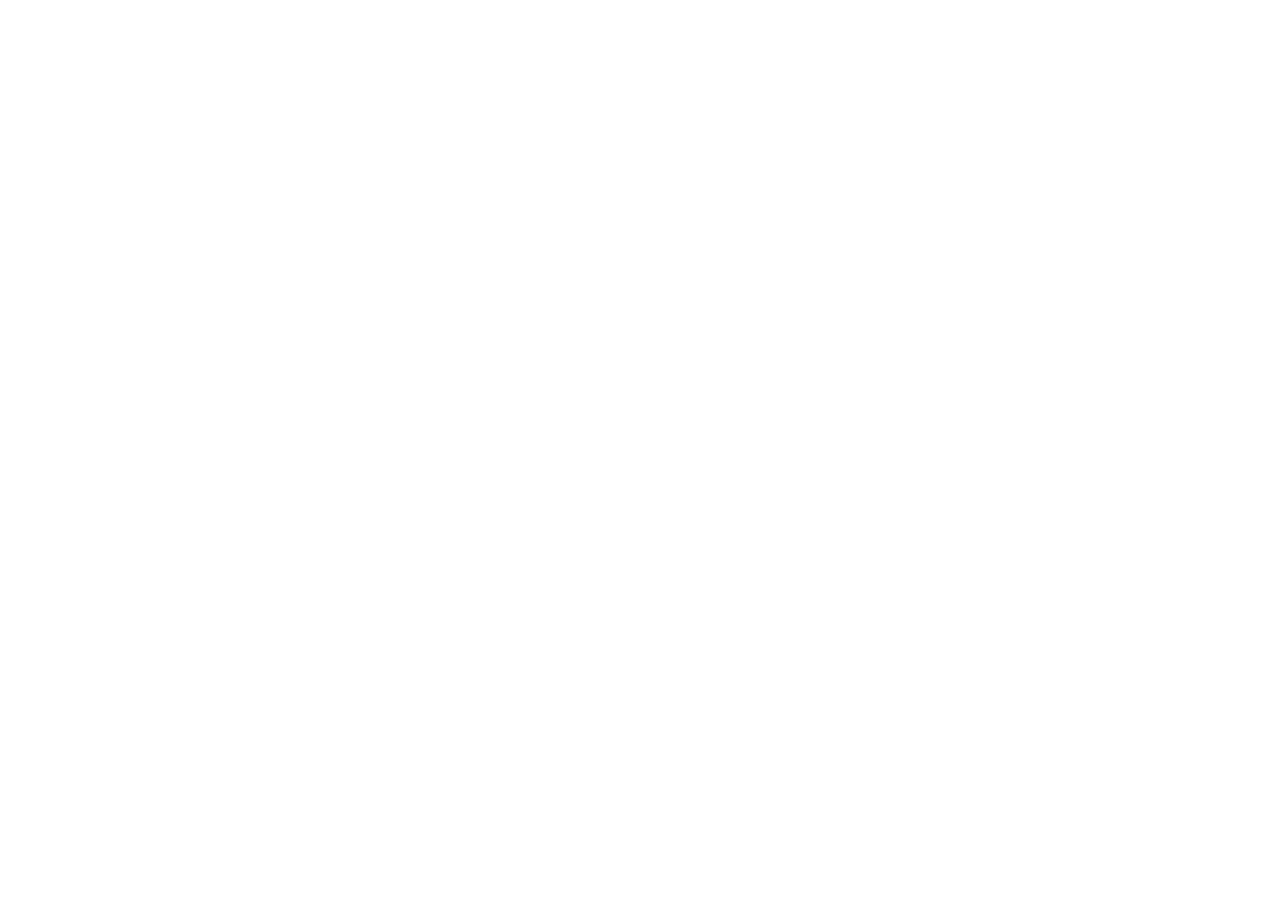
==== html/index.html @ f170dd34 "Add initial HTML structure and logo image for home and index pages" ====
<!doctype html>
<html>

<head>
    <meta charset="UTF-8" />
    <meta name="viewport" content="width=device-width, initial-scale=1.0" />
    <script src="https://cdn.jsdelivr.net/npm/@tailwindcss/browser@4"></script>
    <style>
    </style>
</head>

<body>
    <link href="./home.html">
</body>

</html>






<!-- <!doctype html>
<html>

<head>
    <meta charset="UTF-8" />
    <meta name="viewport" content="width=device-width, initial-scale=1.0" />
    <script src="https://cdn.jsdelivr.net/npm/@tailwindcss/browser@4"></script>
    <style>
    </style>
</head>

<body>
</body>

</html> -->
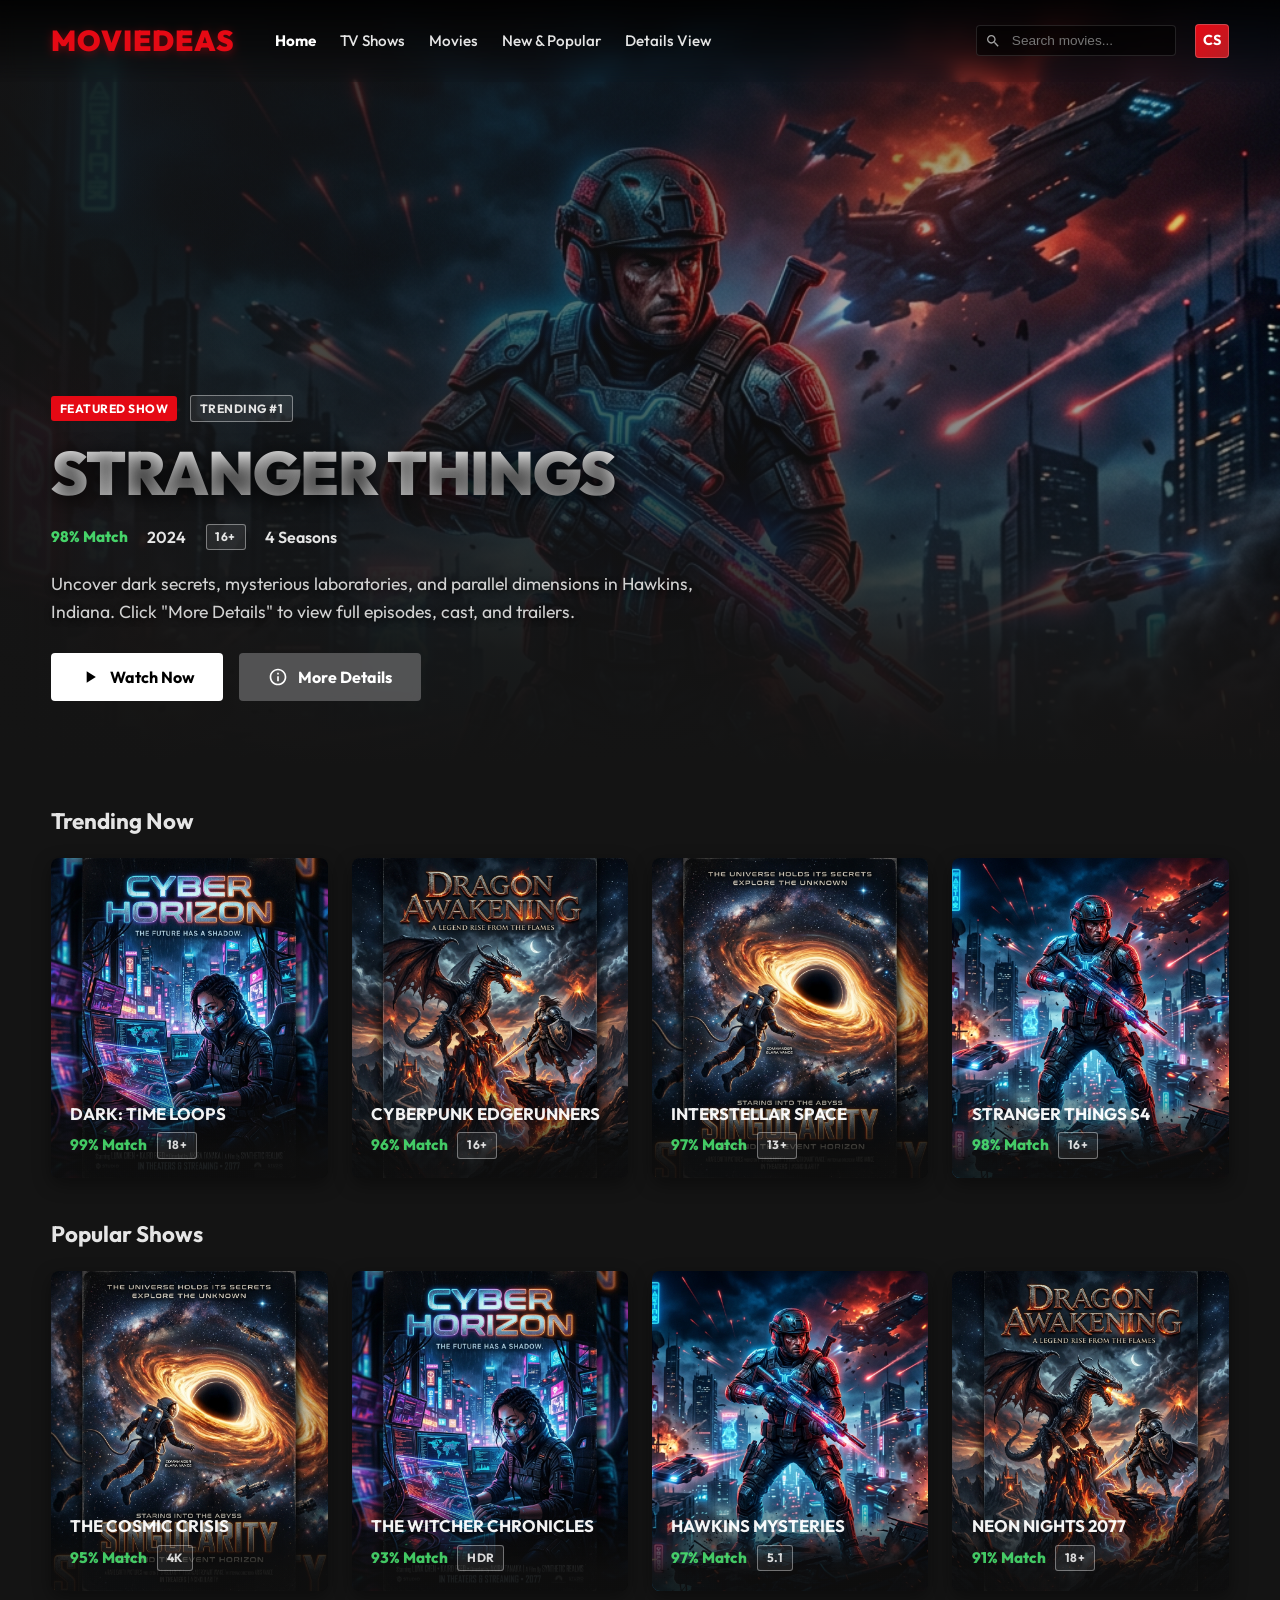
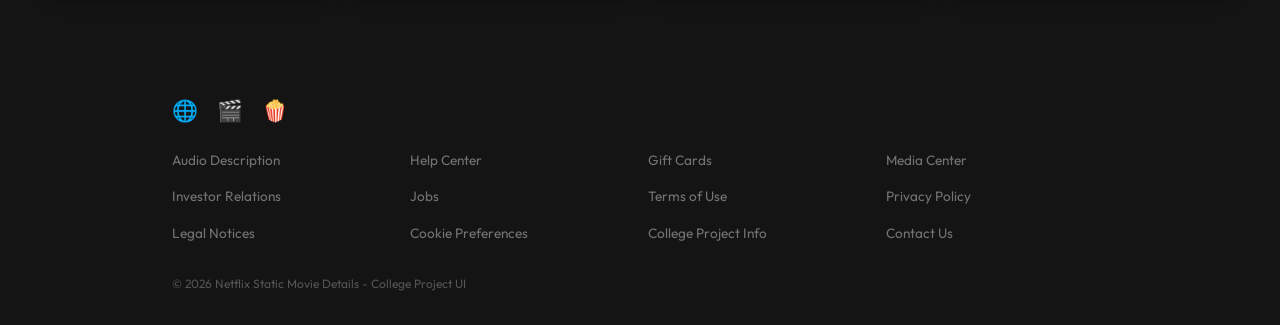
==== commit 864dfe67: "Add movie details page and index redirect for Netflix college project - Created a new HTML file for " ====
--- a/html/index.html
+++ b/html/index.html
@@ -1,37 +1,207 @@
-<!doctype html>
-<html>
+<!DOCTYPE html>
+<html lang="en">
 
 <head>
-    <meta charset="UTF-8" />
-    <meta name="viewport" content="width=device-width, initial-scale=1.0" />
-    <script src="https://cdn.jsdelivr.net/npm/@tailwindcss/browser@4"></script>
-    <style>
-    </style>
+  <meta charset="UTF-8">
+  <meta name="viewport" content="width=device-width, initial-scale=1.0">
+  <title>Netflix | Home Static College Project</title>
+  <meta name="description"
+    content="Static Netflix-inspired home page showcasing featured movies and dynamic cards built with pure HTML and CSS.">
+  <link rel="stylesheet" href="../css/style.css">
+  <link rel="stylesheet" href="../css/movie-details.css">
 </head>
 
 <body>
-    <link href="./home.html">
+
+  <!-- Modular Header -->
+  <header class="netflix-header">
+    <div class="brand-container">
+      <a href="index.html" class="logo-text">MOVIEDEAS</a>
+      <nav>
+        <ul class="nav-menu">
+          <li><a href="index.html" class="nav-link active">Home</a></li>
+          <li><a href="browse.html" class="nav-link">TV Shows</a></li>
+          <li><a href="browse.html" class="nav-link">Movies</a></li>
+          <li><a href="browse.html" class="nav-link">New & Popular</a></li>
+          <li><a href="movie-details.html" class="nav-link">Details View</a></li>
+        </ul>
+      </nav>
+    </div>
+    <div class="header-actions">
+      <div class="search-box">
+        <svg class="search-icon" viewBox="0 0 24 24">
+          <path
+            d="M15.5 14h-.79l-.28-.27C15.41 12.59 16 11.11 16 9.5 16 5.91 13.09 3 9.5 3S3 5.91 3 9.5 5.91 16 9.5 16c1.61 0 3.09-.59 4.23-1.57l.27.28v.79l5 4.99L20.49 19l-4.99-5zm-6 0C7.01 14 5 11.99 5 9.5S7.01 5 9.5 5 14 7.01 14 9.5 11.99 14 9.5 14z" />
+        </svg>
+        <input type="text" class="search-input" placeholder="Search movies...">
+      </div>
+      <div class="user-profile">
+        <div class="profile-avatar">CS</div>
+      </div>
+    </div>
+  </header>
+
+  <!-- Featured Spotlight Banner -->
+  <div class="hero-details-container" style="background-image: url('img/hero_backdrop_1787851182239.png');">
+    <div class="hero-overlay-vignette"></div>
+    <div class="hero-content">
+      <div class="movie-badge-group">
+        <span class="badge badge-red">FEATURED SHOW</span>
+        <span class="badge badge-outline">TRENDING #1</span>
+      </div>
+
+      <h1 class="movie-title-large">STRANGER THINGS</h1>
+
+      <div class="meta-stats-row">
+        <span class="badge-match">98% Match</span>
+        <span>2024</span>
+        <span class="badge badge-outline">16+</span>
+        <span>4 Seasons</span>
+      </div>
+
+      <p class="movie-synopsis">
+        Uncover dark secrets, mysterious laboratories, and parallel dimensions in Hawkins, Indiana. Click "More Details"
+        to view full episodes, cast, and trailers.
+      </p>
+
+      <div class="action-buttons-group">
+        <a href="movie-details.html" class="btn btn-primary">
+          <svg width="20" height="20" viewBox="0 0 24 24" fill="currentColor">
+            <path d="M8 5v14l11-7z" />
+          </svg> Watch Now
+        </a>
+        <a href="movie-details.html" class="btn btn-secondary">
+          <svg width="20" height="20" viewBox="0 0 24 24" fill="currentColor">
+            <path
+              d="M11 7h2v2h-2zm0 4h2v6h-2zm1-9C6.48 2 2 6.48 2 12s4.48 10 10 10 10-4.48 10-10S17.52 2 12 2zm0 18c-4.41 0-8-3.59-8-8s3.59-8 8-8 8 3.59 8 8-3.59 8-8 8z" />
+          </svg> More Details
+        </a>
+      </div>
+    </div>
+  </div>
+
+  <!-- Main Trending Rails -->
+  <section class="section-container">
+    <h2 class="section-title">Trending Now</h2>
+    <div class="movies-grid">
+      <a href="movie-details.html" class="movie-card">
+        <img src="img/movie_poster1_1787851215208.png" alt="Movie 1" class="card-poster">
+        <div class="card-overlay">
+          <div class="card-title">DARK: TIME LOOPS</div>
+          <div class="card-meta">
+            <span class="badge-match">99% Match</span>
+            <span class="badge badge-outline">18+</span>
+          </div>
+        </div>
+      </a>
+
+      <a href="movie-details.html" class="movie-card">
+        <img src="img/movie_poster2_1787851237923.png" alt="Movie 2" class="card-poster">
+        <div class="card-overlay">
+          <div class="card-title">CYBERPUNK EDGERUNNERS</div>
+          <div class="card-meta">
+            <span class="badge-match">96% Match</span>
+            <span class="badge badge-outline">16+</span>
+          </div>
+        </div>
+      </a>
+
+      <a href="movie-details.html" class="movie-card">
+        <img src="img/movie_poster3_1787851263203.png" alt="Movie 3" class="card-poster">
+        <div class="card-overlay">
+          <div class="card-title">INTERSTELLAR SPACE</div>
+          <div class="card-meta">
+            <span class="badge-match">97% Match</span>
+            <span class="badge badge-outline">13+</span>
+          </div>
+        </div>
+      </a>
+
+      <a href="movie-details.html" class="movie-card">
+        <img src="img/hero_backdrop_1787851182239.png" alt="Movie 4" class="card-poster">
+        <div class="card-overlay">
+          <div class="card-title">STRANGER THINGS S4</div>
+          <div class="card-meta">
+            <span class="badge-match">98% Match</span>
+            <span class="badge badge-outline">16+</span>
+          </div>
+        </div>
+      </a>
+    </div>
+  </section>
+
+  <!-- Popular Movies Section -->
+  <section class="section-container" style="padding-top: 0;">
+    <h2 class="section-title">Popular Shows</h2>
+    <div class="movies-grid">
+      <a href="movie-details.html" class="movie-card">
+        <img src="img/movie_poster3_1787851263203.png" alt="Movie 5" class="card-poster">
+        <div class="card-overlay">
+          <div class="card-title">THE COSMIC CRISIS</div>
+          <div class="card-meta">
+            <span class="badge-match">95% Match</span>
+            <span class="badge badge-outline">4K</span>
+          </div>
+        </div>
+      </a>
+
+      <a href="movie-details.html" class="movie-card">
+        <img src="img/movie_poster1_1787851215208.png" alt="Movie 6" class="card-poster">
+        <div class="card-overlay">
+          <div class="card-title">THE WITCHER CHRONICLES</div>
+          <div class="card-meta">
+            <span class="badge-match">93% Match</span>
+            <span class="badge badge-outline">HDR</span>
+          </div>
+        </div>
+      </a>
+
+      <a href="movie-details.html" class="movie-card">
+        <img src="img/hero_backdrop_1787851182239.png" alt="Movie 7" class="card-poster">
+        <div class="card-overlay">
+          <div class="card-title">HAWKINS MYSTERIES</div>
+          <div class="card-meta">
+            <span class="badge-match">97% Match</span>
+            <span class="badge badge-outline">5.1</span>
+          </div>
+        </div>
+      </a>
+
+      <a href="movie-details.html" class="movie-card">
+        <img src="img/movie_poster2_1787851237923.png" alt="Movie 8" class="card-poster">
+        <div class="card-overlay">
+          <div class="card-title">NEON NIGHTS 2077</div>
+          <div class="card-meta">
+            <span class="badge-match">91% Match</span>
+            <span class="badge badge-outline">18+</span>
+          </div>
+        </div>
+      </a>
+    </div>
+  </section>
+
+  <!-- Netflix Footer -->
+  <footer class="netflix-footer">
+    <div class="footer-socials">
+      <span>🌐</span> <span>🎬</span> <span>🍿</span>
+    </div>
+    <ul class="footer-links">
+      <li><a href="#">Audio Description</a></li>
+      <li><a href="#">Help Center</a></li>
+      <li><a href="#">Gift Cards</a></li>
+      <li><a href="#">Media Center</a></li>
+      <li><a href="#">Investor Relations</a></li>
+      <li><a href="#">Jobs</a></li>
+      <li><a href="#">Terms of Use</a></li>
+      <li><a href="#">Privacy Policy</a></li>
+      <li><a href="#">Legal Notices</a></li>
+      <li><a href="#">Cookie Preferences</a></li>
+      <li><a href="#">College Project Info</a></li>
+      <li><a href="#">Contact Us</a></li>
+    </ul>
+    <p class="copyright-text">© 2026 Netflix Static Movie Details - College Project UI</p>
+  </footer>
+
 </body>
 
-</html>
-
-
-
-
-
-
-<!-- <!doctype html>
-<html>
-
-<head>
-    <meta charset="UTF-8" />
-    <meta name="viewport" content="width=device-width, initial-scale=1.0" />
-    <script src="https://cdn.jsdelivr.net/npm/@tailwindcss/browser@4"></script>
-    <style>
-    </style>
-</head>
-
-<body>
-</body>
-
-</html> -->+</html>
--- a/css/style.css
+++ b/css/style.css
@@ -0,0 +1,390 @@
+/* Global Netflix Design System & CSS Variables */
+@import url('https://fonts.googleapis.com/css2?family=Outfit:wght@300;400;500;600;700;800;900&family=Inter:wght@300;400;500;600;700&display=swap');
+
+:root {
+  --netflix-red: #e50914;
+  --netflix-red-hover: #f40612;
+  --bg-dark: #141414;
+  --bg-card: #181818;
+  --bg-card-hover: #232323;
+  --text-main: #ffffff;
+  --text-muted: #a3a3a3;
+  --text-dark: #737373;
+  --glass-bg: rgba(20, 20, 20, 0.75);
+  --glass-border: rgba(255, 255, 255, 0.12);
+  --badge-bg: rgba(255, 255, 255, 0.15);
+  --green-match: #46d369;
+  --font-primary: 'Outfit', 'Inter', -apple-system, BlinkMacSystemFont, sans-serif;
+  --transition-fast: 0.25s cubic-bezier(0.25, 0.46, 0.45, 0.94);
+  --transition-smooth: 0.4s cubic-bezier(0.16, 1, 0.3, 1);
+  --radius-sm: 4px;
+  --radius-md: 8px;
+  --radius-lg: 14px;
+}
+
+* {
+  margin: 0;
+  padding: 0;
+  box-sizing: border-box;
+}
+
+body {
+  background-color: var(--bg-dark);
+  color: var(--text-main);
+  font-family: var(--font-primary);
+  line-height: 1.5;
+  overflow-x: hidden;
+  -webkit-font-smoothing: antialiased;
+}
+
+a {
+  color: inherit;
+  text-decoration: none;
+}
+
+/* Scrollbar styling */
+::-webkit-scrollbar {
+  width: 8px;
+  height: 8px;
+}
+::-webkit-scrollbar-track {
+  background: #0f0f0f;
+}
+::-webkit-scrollbar-thumb {
+  background: #333;
+  border-radius: 4px;
+}
+::-webkit-scrollbar-thumb:hover {
+  background: var(--netflix-red);
+}
+
+/* Modular Header & Navbar */
+.netflix-header {
+  position: fixed;
+  top: 0;
+  left: 0;
+  width: 100%;
+  z-index: 1000;
+  display: flex;
+  align-items: center;
+  justify-content: space-between;
+  padding: 1.2rem 4%;
+  background: linear-gradient(180deg, rgba(0, 0, 0, 0.85) 0%, rgba(0, 0, 0, 0.4) 60%, transparent 100%);
+  backdrop-filter: blur(8px);
+  transition: background-color var(--transition-fast);
+}
+
+.netflix-header.scrolled {
+  background-color: rgba(20, 20, 20, 0.95);
+  box-shadow: 0 4px 20px rgba(0, 0, 0, 0.7);
+}
+
+.brand-container {
+  display: flex;
+  align-items: center;
+  gap: 2.5rem;
+}
+
+.netflix-logo {
+  height: 34px;
+  object-fit: contain;
+}
+
+.logo-text {
+  font-size: 1.8rem;
+  font-weight: 900;
+  letter-spacing: 1px;
+  color: var(--netflix-red);
+  text-transform: uppercase;
+  font-family: 'Outfit', sans-serif;
+  text-shadow: 0 2px 10px rgba(229, 9, 20, 0.4);
+}
+
+.nav-menu {
+  display: flex;
+  list-style: none;
+  gap: 1.5rem;
+}
+
+.nav-link {
+  font-size: 0.95rem;
+  font-weight: 500;
+  color: #e5e5e5;
+  transition: color var(--transition-fast);
+}
+
+.nav-link:hover, .nav-link.active {
+  color: #ffffff;
+  font-weight: 700;
+}
+
+.header-actions {
+  display: flex;
+  align-items: center;
+  gap: 1.2rem;
+}
+
+.search-box {
+  position: relative;
+  display: flex;
+  align-items: center;
+}
+
+.search-input {
+  background: rgba(0, 0, 0, 0.6);
+  border: 1px solid var(--glass-border);
+  color: #fff;
+  padding: 0.45rem 0.9rem 0.45rem 2.2rem;
+  border-radius: var(--radius-sm);
+  font-size: 0.85rem;
+  width: 200px;
+  transition: all var(--transition-fast);
+}
+
+.search-input:focus {
+  outline: none;
+  border-color: var(--netflix-red);
+  width: 260px;
+  background: rgba(0, 0, 0, 0.85);
+}
+
+.search-icon {
+  position: absolute;
+  left: 0.6rem;
+  width: 16px;
+  height: 16px;
+  fill: var(--text-muted);
+}
+
+.user-profile {
+  display: flex;
+  align-items: center;
+  gap: 0.5rem;
+  cursor: pointer;
+}
+
+.profile-avatar {
+  width: 34px;
+  height: 34px;
+  border-radius: 4px;
+  background: linear-gradient(135deg, #e50914 0%, #b81d24 100%);
+  display: flex;
+  align-items: center;
+  justify-content: center;
+  font-weight: 700;
+  font-size: 0.9rem;
+  color: #fff;
+  border: 1px solid rgba(255, 255, 255, 0.2);
+}
+
+/* Common UI Badges */
+.badge {
+  display: inline-flex;
+  align-items: center;
+  padding: 0.2rem 0.55rem;
+  border-radius: 3px;
+  font-size: 0.75rem;
+  font-weight: 700;
+  letter-spacing: 0.5px;
+  text-transform: uppercase;
+}
+
+.badge-red {
+  background-color: var(--netflix-red);
+  color: #fff;
+}
+
+.badge-outline {
+  border: 1px solid rgba(255, 255, 255, 0.4);
+  color: #e5e5e5;
+  background: rgba(255, 255, 255, 0.08);
+}
+
+.badge-match {
+  color: var(--green-match);
+  font-weight: 800;
+  font-size: 0.95rem;
+}
+
+/* Primary Button Styling */
+.btn {
+  display: inline-flex;
+  align-items: center;
+  justify-content: center;
+  gap: 0.6rem;
+  padding: 0.75rem 1.8rem;
+  font-size: 1rem;
+  font-weight: 700;
+  border-radius: var(--radius-sm);
+  border: none;
+  cursor: pointer;
+  transition: all var(--transition-fast);
+  text-decoration: none;
+}
+
+.btn-primary {
+  background-color: #ffffff;
+  color: #000000;
+}
+
+.btn-primary:hover {
+  background-color: rgba(255, 255, 255, 0.82);
+  transform: scale(1.03);
+}
+
+.btn-secondary {
+  background-color: rgba(109, 109, 110, 0.7);
+  color: #ffffff;
+  backdrop-filter: blur(4px);
+}
+
+.btn-secondary:hover {
+  background-color: rgba(109, 109, 110, 0.4);
+  transform: scale(1.03);
+}
+
+.btn-danger {
+  background-color: var(--netflix-red);
+  color: #ffffff;
+}
+
+.btn-danger:hover {
+  background-color: var(--netflix-red-hover);
+  transform: scale(1.03);
+}
+
+/* Movie Card Rail & Grid Layout */
+.section-container {
+  padding: 2.5rem 4%;
+}
+
+.section-title {
+  font-size: 1.4rem;
+  font-weight: 700;
+  margin-bottom: 1.2rem;
+  color: #e5e5e5;
+  display: flex;
+  align-items: center;
+  gap: 0.6rem;
+}
+
+.movies-grid {
+  display: grid;
+  grid-template-columns: repeat(auto-fill, minmax(220px, 1fr));
+  gap: 1.5rem;
+}
+
+.movie-card {
+  position: relative;
+  background-color: var(--bg-card);
+  border-radius: var(--radius-md);
+  overflow: hidden;
+  box-shadow: 0 6px 18px rgba(0, 0, 0, 0.4);
+  transition: transform var(--transition-smooth), box-shadow var(--transition-smooth);
+  cursor: pointer;
+}
+
+.movie-card:hover {
+  transform: translateY(-8px) scale(1.04);
+  box-shadow: 0 14px 30px rgba(0, 0, 0, 0.8), 0 0 15px rgba(229, 9, 20, 0.3);
+  z-index: 10;
+}
+
+.card-poster {
+  width: 100%;
+  height: 320px;
+  object-fit: cover;
+  display: block;
+}
+
+.card-overlay {
+  position: absolute;
+  bottom: 0;
+  left: 0;
+  right: 0;
+  padding: 1.2rem;
+  background: linear-gradient(180deg, transparent 0%, rgba(15, 15, 15, 0.95) 80%);
+  display: flex;
+  flex-direction: column;
+  gap: 0.4rem;
+  opacity: 0.95;
+  transition: opacity var(--transition-fast);
+}
+
+.card-title {
+  font-size: 1.05rem;
+  font-weight: 700;
+  color: #fff;
+  white-space: nowrap;
+  overflow: hidden;
+  text-overflow: ellipsis;
+}
+
+.card-meta {
+  display: flex;
+  align-items: center;
+  gap: 0.6rem;
+  font-size: 0.8rem;
+  color: var(--text-muted);
+}
+
+/* Netflix Footer */
+.netflix-footer {
+  max-width: 1000px;
+  margin: 4rem auto 2rem auto;
+  padding: 0 2rem;
+  color: var(--text-dark);
+  font-size: 0.85rem;
+}
+
+.footer-socials {
+  display: flex;
+  gap: 1.2rem;
+  margin-bottom: 1.5rem;
+  font-size: 1.3rem;
+}
+
+.footer-links {
+  display: grid;
+  grid-template-columns: repeat(4, 1fr);
+  gap: 1rem;
+  margin-bottom: 2rem;
+  list-style: none;
+}
+
+.footer-links a:hover {
+  text-decoration: underline;
+  color: var(--text-muted);
+}
+
+.copyright-text {
+  font-size: 0.75rem;
+  color: #555;
+  margin-top: 1rem;
+}
+
+/* Responsive queries */
+@media (max-width: 900px) {
+  .footer-links {
+    grid-template-columns: repeat(2, 1fr);
+  }
+  .search-input {
+    width: 140px;
+  }
+  .search-input:focus {
+    width: 180px;
+  }
+}
+
+@media (max-width: 600px) {
+  .nav-menu {
+    display: none;
+  }
+  .movies-grid {
+    grid-template-columns: repeat(auto-fill, minmax(150px, 1fr));
+    gap: 1rem;
+  }
+  .card-poster {
+    height: 230px;
+  }
+}
--- a/css/movie-details.css
+++ b/css/movie-details.css
@@ -0,0 +1,396 @@
+/* Netflix Movie Details View Stylesheet */
+
+/* Hero Banner & Backdrop Container */
+.hero-details-container {
+  position: relative;
+  width: 100%;
+  height: 85vh;
+  min-height: 550px;
+  background-size: cover;
+  background-position: center top;
+  display: flex;
+  align-items: flex-end;
+  padding: 0 4% 4rem 4%;
+}
+
+.hero-overlay-vignette {
+  position: absolute;
+  top: 0;
+  left: 0;
+  right: 0;
+  bottom: 0;
+  background: 
+    linear-gradient(180deg, rgba(20, 20, 20, 0.4) 0%, transparent 40%, rgba(20, 20, 20, 0.9) 85%, #141414 100%),
+    linear-gradient(90deg, rgba(20, 20, 20, 0.95) 0%, rgba(20, 20, 20, 0.6) 45%, transparent 100%);
+  z-index: 1;
+}
+
+.hero-content {
+  position: relative;
+  z-index: 2;
+  max-width: 750px;
+  display: flex;
+  flex-direction: column;
+  gap: 1.2rem;
+  animation: fadeIn 0.8s ease-out;
+}
+
+@keyframes fadeIn {
+  from { opacity: 0; transform: translateY(20px); }
+  to { opacity: 1; transform: translateY(0); }
+}
+
+.movie-badge-group {
+  display: flex;
+  align-items: center;
+  gap: 0.8rem;
+}
+
+.movie-title-large {
+  font-size: 3.8rem;
+  font-weight: 900;
+  line-height: 1.05;
+  letter-spacing: -1px;
+  text-shadow: 0 4px 20px rgba(0, 0, 0, 0.9);
+  background: linear-gradient(180deg, #ffffff 40%, #cccccc 100%);
+  -webkit-background-clip: text;
+  -webkit-text-fill-color: transparent;
+}
+
+.meta-stats-row {
+  display: flex;
+  align-items: center;
+  gap: 1.2rem;
+  font-size: 1rem;
+  font-weight: 600;
+  color: #e5e5e5;
+}
+
+.movie-synopsis {
+  font-size: 1.1rem;
+  color: #d1d1d1;
+  line-height: 1.6;
+  max-width: 680px;
+  text-shadow: 0 2px 6px rgba(0,0,0,0.8);
+}
+
+.action-buttons-group {
+  display: flex;
+  align-items: center;
+  gap: 1rem;
+  margin-top: 0.5rem;
+}
+
+/* Movie Detailed Grid Layout */
+.movie-main-grid {
+  display: grid;
+  grid-template-columns: 2.5fr 1fr;
+  gap: 3rem;
+  padding: 2rem 4%;
+  position: relative;
+  z-index: 3;
+}
+
+/* Cast & Crew Avatars */
+.cast-section {
+  margin-top: 1rem;
+}
+
+.cast-grid {
+  display: grid;
+  grid-template-columns: repeat(auto-fill, minmax(130px, 1fr));
+  gap: 1.2rem;
+  margin-top: 1rem;
+}
+
+.cast-card {
+  background: rgba(30, 30, 30, 0.6);
+  border: 1px solid var(--glass-border);
+  border-radius: var(--radius-md);
+  padding: 1rem 0.8rem;
+  text-align: center;
+  transition: all var(--transition-fast);
+}
+
+.cast-card:hover {
+  background: rgba(45, 45, 45, 0.9);
+  border-color: rgba(229, 9, 20, 0.5);
+  transform: translateY(-4px);
+}
+
+.cast-avatar {
+  width: 64px;
+  height: 64px;
+  border-radius: 50%;
+  object-fit: cover;
+  margin: 0 auto 0.6rem auto;
+  border: 2px solid rgba(255, 255, 255, 0.15);
+  background: #252525;
+}
+
+.cast-name {
+  font-size: 0.9rem;
+  font-weight: 700;
+  color: #ffffff;
+}
+
+.cast-role {
+  font-size: 0.78rem;
+  color: var(--text-muted);
+}
+
+/* Side Metadata Panel */
+.sidebar-info-card {
+  background: rgba(24, 24, 24, 0.85);
+  border: 1px solid var(--glass-border);
+  border-radius: var(--radius-md);
+  padding: 1.8rem;
+  backdrop-filter: blur(10px);
+  display: flex;
+  flex-direction: column;
+  gap: 1.5rem;
+}
+
+.info-item {
+  display: flex;
+  flex-direction: column;
+  gap: 0.3rem;
+}
+
+.info-label {
+  font-size: 0.85rem;
+  color: var(--text-dark);
+  font-weight: 600;
+  text-transform: uppercase;
+  letter-spacing: 0.5px;
+}
+
+.info-value {
+  font-size: 0.95rem;
+  color: #e5e5e5;
+  line-height: 1.4;
+}
+
+/* Tabs & Episode Selector */
+.episodes-container {
+  padding: 2rem 4%;
+  border-top: 1px solid rgba(255, 255, 255, 0.1);
+  margin-top: 2rem;
+}
+
+.tab-header {
+  display: flex;
+  align-items: center;
+  justify-content: space-between;
+  border-bottom: 2px solid rgba(255, 255, 255, 0.1);
+  padding-bottom: 0.8rem;
+  margin-bottom: 1.8rem;
+}
+
+.tab-title-group {
+  display: flex;
+  gap: 2rem;
+}
+
+.tab-btn {
+  background: none;
+  border: none;
+  color: var(--text-muted);
+  font-size: 1.3rem;
+  font-weight: 700;
+  cursor: pointer;
+  padding-bottom: 0.8rem;
+  position: relative;
+  transition: color var(--transition-fast);
+}
+
+.tab-btn.active {
+  color: #ffffff;
+}
+
+.tab-btn.active::after {
+  content: '';
+  position: absolute;
+  bottom: -0.9rem;
+  left: 0;
+  right: 0;
+  height: 4px;
+  background-color: var(--netflix-red);
+  border-radius: 2px;
+}
+
+.season-select {
+  background: #181818;
+  color: #fff;
+  border: 1px solid var(--glass-border);
+  padding: 0.5rem 1rem;
+  border-radius: var(--radius-sm);
+  font-weight: 600;
+  font-size: 0.95rem;
+  cursor: pointer;
+}
+
+/* Episodes Cards */
+.episodes-list {
+  display: flex;
+  flex-direction: column;
+  gap: 1rem;
+}
+
+.episode-item {
+  display: grid;
+  grid-template-columns: 50px 180px 1fr;
+  align-items: center;
+  gap: 1.5rem;
+  padding: 1.2rem;
+  border-radius: var(--radius-md);
+  background-color: rgba(30, 30, 30, 0.4);
+  border: 1px solid transparent;
+  transition: all var(--transition-fast);
+  cursor: pointer;
+}
+
+.episode-item:hover {
+  background-color: rgba(45, 45, 45, 0.8);
+  border-color: rgba(255, 255, 255, 0.15);
+}
+
+.ep-num {
+  font-size: 1.4rem;
+  font-weight: 800;
+  color: var(--text-dark);
+  text-align: center;
+}
+
+.ep-thumb-container {
+  position: relative;
+  border-radius: var(--radius-sm);
+  overflow: hidden;
+}
+
+.ep-thumb {
+  width: 100%;
+  height: 105px;
+  object-fit: cover;
+  display: block;
+}
+
+.ep-play-overlay {
+  position: absolute;
+  top: 0; left: 0; right: 0; bottom: 0;
+  background: rgba(0, 0, 0, 0.4);
+  display: flex;
+  align-items: center;
+  justify-content: center;
+  opacity: 0.8;
+  transition: opacity var(--transition-fast);
+}
+
+.ep-details {
+  display: flex;
+  flex-direction: column;
+  gap: 0.4rem;
+}
+
+.ep-title-row {
+  display: flex;
+  justify-content: space-between;
+  align-items: center;
+}
+
+.ep-title {
+  font-size: 1.05rem;
+  font-weight: 700;
+  color: #fff;
+}
+
+.ep-duration {
+  font-size: 0.85rem;
+  color: var(--text-muted);
+}
+
+.ep-desc {
+  font-size: 0.9rem;
+  color: var(--text-muted);
+  line-height: 1.4;
+}
+
+/* Trailer Embed Preview Card */
+.trailer-section {
+  padding: 2rem 4%;
+}
+
+.trailer-preview-card {
+  position: relative;
+  width: 100%;
+  max-width: 900px;
+  height: 480px;
+  border-radius: var(--radius-lg);
+  overflow: hidden;
+  background-color: #000;
+  border: 1px solid var(--glass-border);
+  box-shadow: 0 10px 30px rgba(0,0,0,0.8);
+}
+
+.trailer-thumbnail {
+  width: 100%;
+  height: 100%;
+  object-fit: cover;
+  opacity: 0.7;
+}
+
+.trailer-overlay {
+  position: absolute;
+  top: 0; left: 0; right: 0; bottom: 0;
+  display: flex;
+  flex-direction: column;
+  align-items: center;
+  justify-content: center;
+  gap: 1rem;
+  background: radial-gradient(circle, rgba(0,0,0,0.2) 0%, rgba(0,0,0,0.8) 100%);
+}
+
+.play-circle-btn {
+  width: 76px;
+  height: 76px;
+  border-radius: 50%;
+  background: var(--netflix-red);
+  display: flex;
+  align-items: center;
+  justify-content: center;
+  cursor: pointer;
+  box-shadow: 0 0 25px rgba(229, 9, 20, 0.7);
+  transition: transform var(--transition-fast), background var(--transition-fast);
+}
+
+.play-circle-btn:hover {
+  transform: scale(1.15);
+  background: var(--netflix-red-hover);
+}
+
+/* Responsive Queries for Movie Details */
+@media (max-width: 990px) {
+  .movie-main-grid {
+    grid-template-columns: 1fr;
+    gap: 2rem;
+  }
+  .movie-title-large {
+    font-size: 2.8rem;
+  }
+  .trailer-preview-card {
+    height: 320px;
+  }
+}
+
+@media (max-width: 650px) {
+  .episode-item {
+    grid-template-columns: 1fr;
+    gap: 0.8rem;
+  }
+  .ep-thumb {
+    height: 160px;
+  }
+  .movie-title-large {
+    font-size: 2.2rem;
+  }
+}
